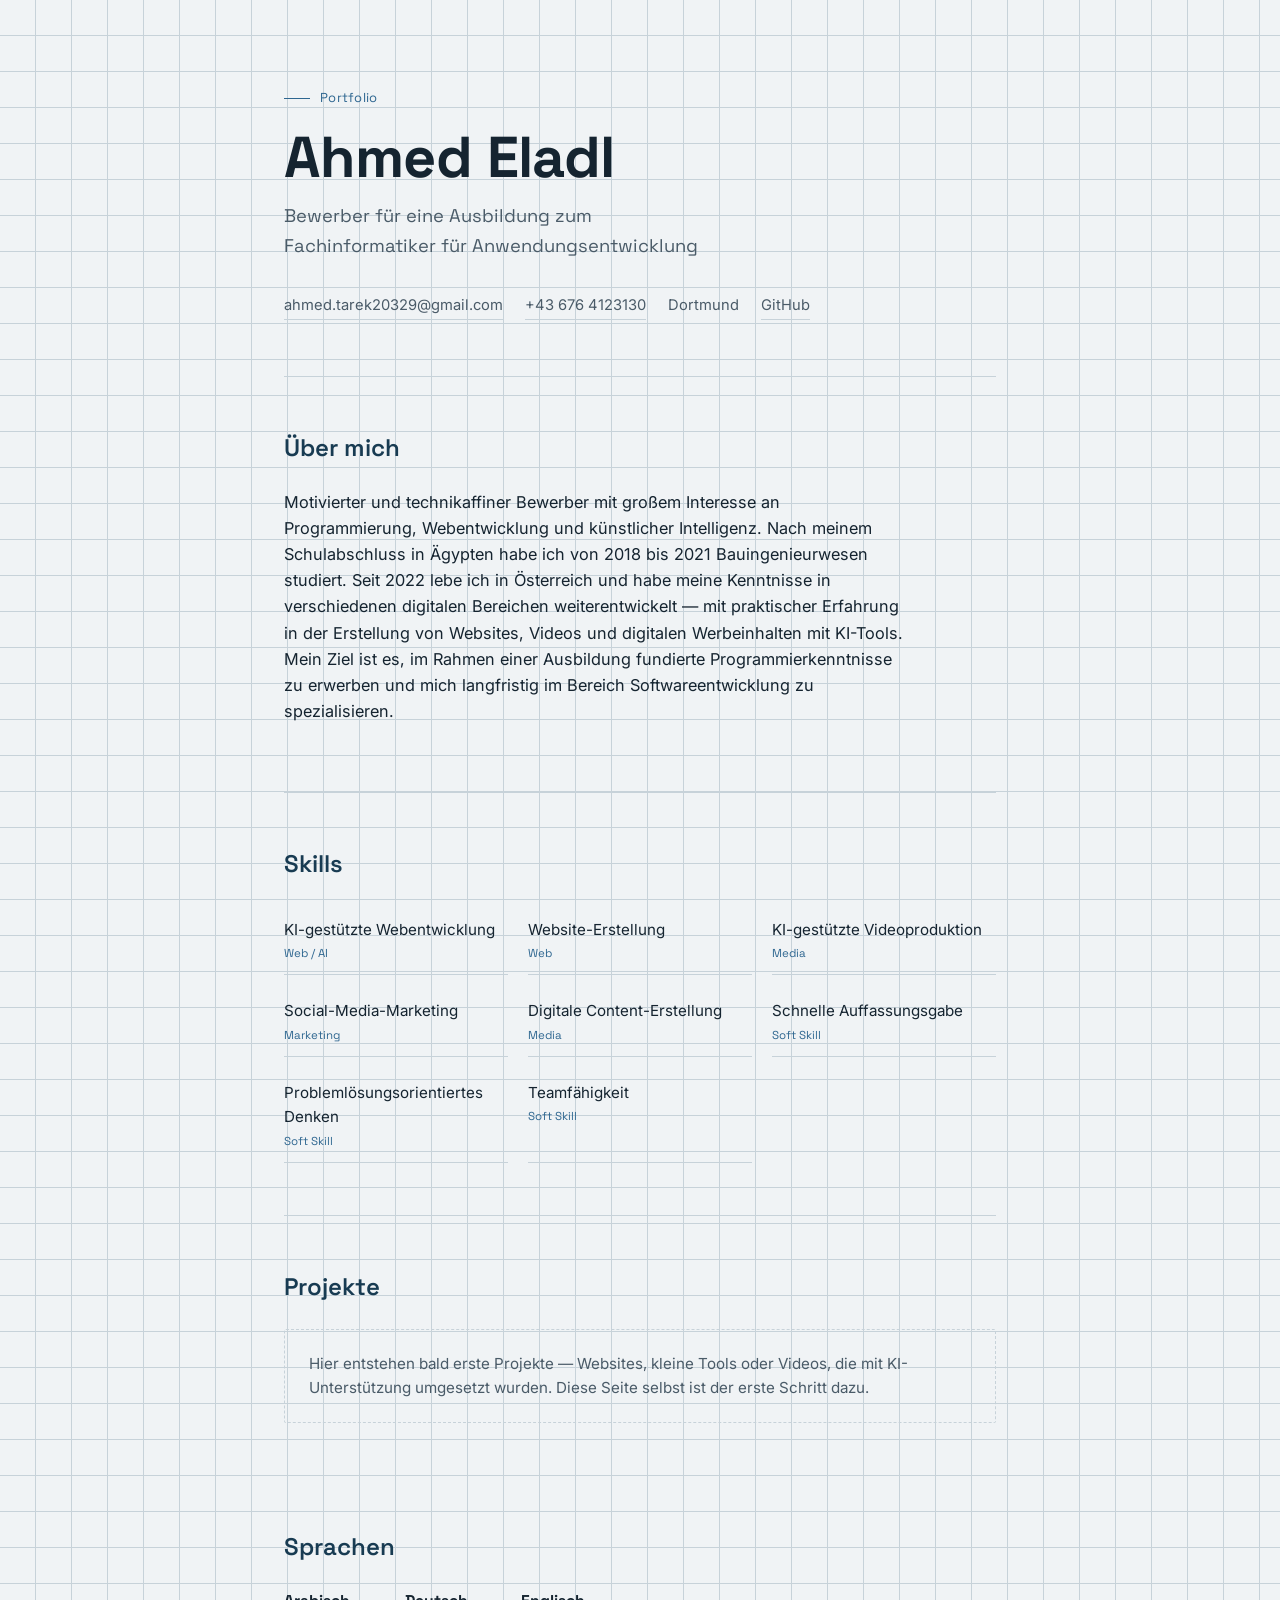
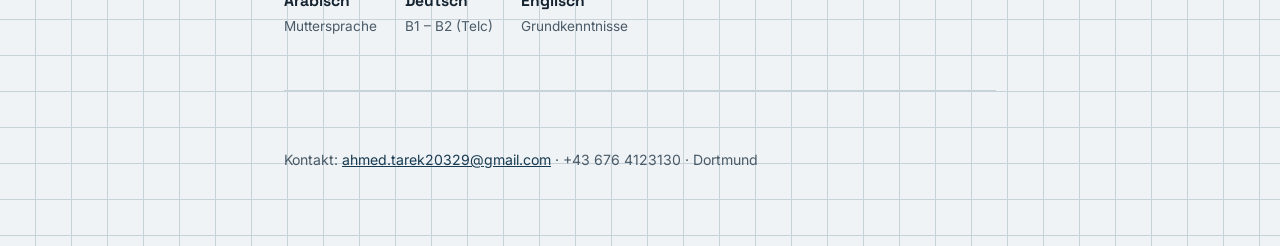
==== index.html @ 9ccab12a "Add files via upload" ====
<!DOCTYPE html>
<html lang="de">
<head>
<meta charset="UTF-8">
<meta name="viewport" content="width=device-width, initial-scale=1.0">
<title>Ahmed Eladl — Fachinformatiker i.A.</title>
<link rel="preconnect" href="https://fonts.googleapis.com">
<link rel="preconnect" href="https://fonts.gstatic.com" crossorigin>
<link href="https://fonts.googleapis.com/css2?family=Space+Grotesk:wght@400;500;600;700&family=Inter:wght@400;500;600&display=swap" rel="stylesheet">
<style>
  :root{
    --paper:#f0f3f5;
    --paper-line:#c7d2d9;
    --ink:#152430;
    --ink-soft:#4a5b68;
    --blue:#2e6690;
    --blue-deep:#183b52;
    --amber:#dd9a3c;
    --white:#ffffff;
    --radius:2px;
    --max:760px;
  }

  *{box-sizing:border-box;}
  html{scroll-behavior:smooth;}
  body{
    margin:0;
    background:var(--paper);
    color:var(--ink);
    font-family:'Inter', sans-serif;
    font-size:16px;
    line-height:1.6;
    background-image:
      linear-gradient(var(--paper-line) 1px, transparent 1px),
      linear-gradient(90deg, var(--paper-line) 1px, transparent 1px);
    background-size:36px 36px;
    background-position:-1px -1px;
  }

  a{color:var(--blue-deep);}

  .wrap{
    max-width:var(--max);
    margin:0 auto;
    padding:0 24px;
  }

  header.hero{
    padding:88px 0 56px;
    position:relative;
  }

  .kicker{
    font-family:'Space Grotesk', sans-serif;
    font-size:13px;
    letter-spacing:0.02em;
    color:var(--blue);
    margin:0 0 18px;
    display:flex;
    align-items:center;
    gap:10px;
  }
  .kicker::before{
    content:"";
    width:26px;
    height:1px;
    background:var(--blue);
    display:inline-block;
  }

  h1{
    font-family:'Space Grotesk', sans-serif;
    font-weight:700;
    font-size:clamp(2.4rem, 6vw, 3.6rem);
    line-height:1.05;
    margin:0 0 14px;
    color:var(--ink);
    letter-spacing:-0.01em;
  }

  .role{
    font-family:'Space Grotesk', sans-serif;
    font-size:1.15rem;
    color:var(--ink-soft);
    margin:0 0 34px;
    max-width:38ch;
  }

  .contact-strip{
    display:flex;
    flex-wrap:wrap;
    gap:10px 22px;
    font-size:0.92rem;
    color:var(--ink-soft);
  }
  .contact-strip a{
    color:var(--ink-soft);
    text-decoration:none;
    border-bottom:1px solid var(--paper-line);
    padding-bottom:1px;
  }
  .contact-strip a:hover{
    color:var(--blue-deep);
    border-color:var(--blue);
  }

  section{
    padding:52px 0;
    border-top:1px solid var(--paper-line);
  }

  h2{
    font-family:'Space Grotesk', sans-serif;
    font-size:1.5rem;
    font-weight:600;
    margin:0 0 22px;
    color:var(--blue-deep);
  }

  .profile p{
    max-width:62ch;
    color:var(--ink);
    font-size:1.02rem;
  }

  .skills-grid{
    display:grid;
    grid-template-columns:repeat(auto-fill, minmax(190px, 1fr));
    gap:12px 20px;
    list-style:none;
    padding:0;
    margin:0;
  }
  .skills-grid li{
    padding:12px 0;
    border-bottom:1px solid var(--paper-line);
    font-size:0.95rem;
  }
  .skills-grid li span.tag{
    display:block;
    font-family:'Space Grotesk', sans-serif;
    font-size:0.72rem;
    color:var(--blue);
    margin-top:2px;
  }

  .projects{
    display:flex;
    flex-direction:column;
    gap:18px;
  }
  .project-card{
    border:1px solid var(--paper-line);
    background:var(--white);
    padding:22px 24px;
    border-radius:var(--radius);
  }
  .project-card h3{
    font-family:'Space Grotesk', sans-serif;
    margin:0 0 6px;
    font-size:1.08rem;
    color:var(--ink);
  }
  .project-card p{
    margin:0;
    color:var(--ink-soft);
    font-size:0.95rem;
  }
  .project-card.placeholder{
    border-style:dashed;
    color:var(--ink-soft);
    background:transparent;
  }
  .project-card.placeholder p{
    margin:0;
  }

  .lang-list{
    display:flex;
    gap:28px;
    flex-wrap:wrap;
    list-style:none;
    padding:0;
    margin:0;
  }
  .lang-list li{
    font-size:0.95rem;
  }
  .lang-list li strong{
    display:block;
    font-family:'Space Grotesk', sans-serif;
    font-size:0.98rem;
    color:var(--ink);
  }
  .lang-list li span{
    color:var(--ink-soft);
    font-size:0.85rem;
  }

  footer{
    padding:44px 0 60px;
    border-top:1px solid var(--paper-line);
    color:var(--ink-soft);
    font-size:0.88rem;
  }
  footer a{
    color:var(--blue-deep);
  }

  @media (max-width:520px){
    header.hero{padding:56px 0 40px;}
    section{padding:40px 0;}
  }
</style>
</head>
<body>

  <div class="wrap">
    <header class="hero">
      <p class="kicker">Portfolio</p>
      <h1>Ahmed Eladl</h1>
      <p class="role">Bewerber für eine Ausbildung zum Fachinformatiker für Anwendungsentwicklung</p>
      <div class="contact-strip">
        <a href="mailto:ahmed.tarek20329@gmail.com">ahmed.tarek20329@gmail.com</a>
        <a href="tel:+436764123130">+43 676 4123130</a>
        <span>Dortmund</span>
        <a href="https://github.com/ahmedeladi21" target="_blank" rel="noopener">GitHub</a>
      </div>
    </header>

    <section class="profile">
      <h2>Über mich</h2>
      <p>
        Motivierter und technikaffiner Bewerber mit großem Interesse an Programmierung,
        Webentwicklung und künstlicher Intelligenz. Nach meinem Schulabschluss in Ägypten
        habe ich von 2018 bis 2021 Bauingenieurwesen studiert. Seit 2022 lebe ich in Österreich
        und habe meine Kenntnisse in verschiedenen digitalen Bereichen weiterentwickelt —
        mit praktischer Erfahrung in der Erstellung von Websites, Videos und digitalen
        Werbeinhalten mit KI-Tools. Mein Ziel ist es, im Rahmen einer Ausbildung fundierte
        Programmierkenntnisse zu erwerben und mich langfristig im Bereich Softwareentwicklung
        zu spezialisieren.
      </p>
    </section>

    <section class="skills">
      <h2>Skills</h2>
      <ul class="skills-grid">
        <li>KI-gestützte Webentwicklung<span class="tag">Web / AI</span></li>
        <li>Website-Erstellung<span class="tag">Web</span></li>
        <li>KI-gestützte Videoproduktion<span class="tag">Media</span></li>
        <li>Social-Media-Marketing<span class="tag">Marketing</span></li>
        <li>Digitale Content-Erstellung<span class="tag">Media</span></li>
        <li>Schnelle Auffassungsgabe<span class="tag">Soft Skill</span></li>
        <li>Problemlösungsorientiertes Denken<span class="tag">Soft Skill</span></li>
        <li>Teamfähigkeit<span class="tag">Soft Skill</span></li>
      </ul>
    </section>

    <section class="work">
      <h2>Projekte</h2>
      <div class="projects">
        <div class="project-card placeholder">
          <p>Hier entstehen bald erste Projekte — Websites, kleine Tools oder Videos, die mit KI-Unterstützung umgesetzt wurden. Diese Seite selbst ist der erste Schritt dazu.</p>
        </div>
      </div>
    </section>

    <section class="languages">
      <h2>Sprachen</h2>
      <ul class="lang-list">
        <li><strong>Arabisch</strong><span>Muttersprache</span></li>
        <li><strong>Deutsch</strong><span>B1 – B2 (Telc)</span></li>
        <li><strong>Englisch</strong><span>Grundkenntnisse</span></li>
      </ul>
    </section>

    <footer>
      <p>Kontakt: <a href="mailto:ahmed.tarek20329@gmail.com">ahmed.tarek20329@gmail.com</a> · +43 676 4123130 · Dortmund</p>
    </footer>
  </div>

</body>
</html>
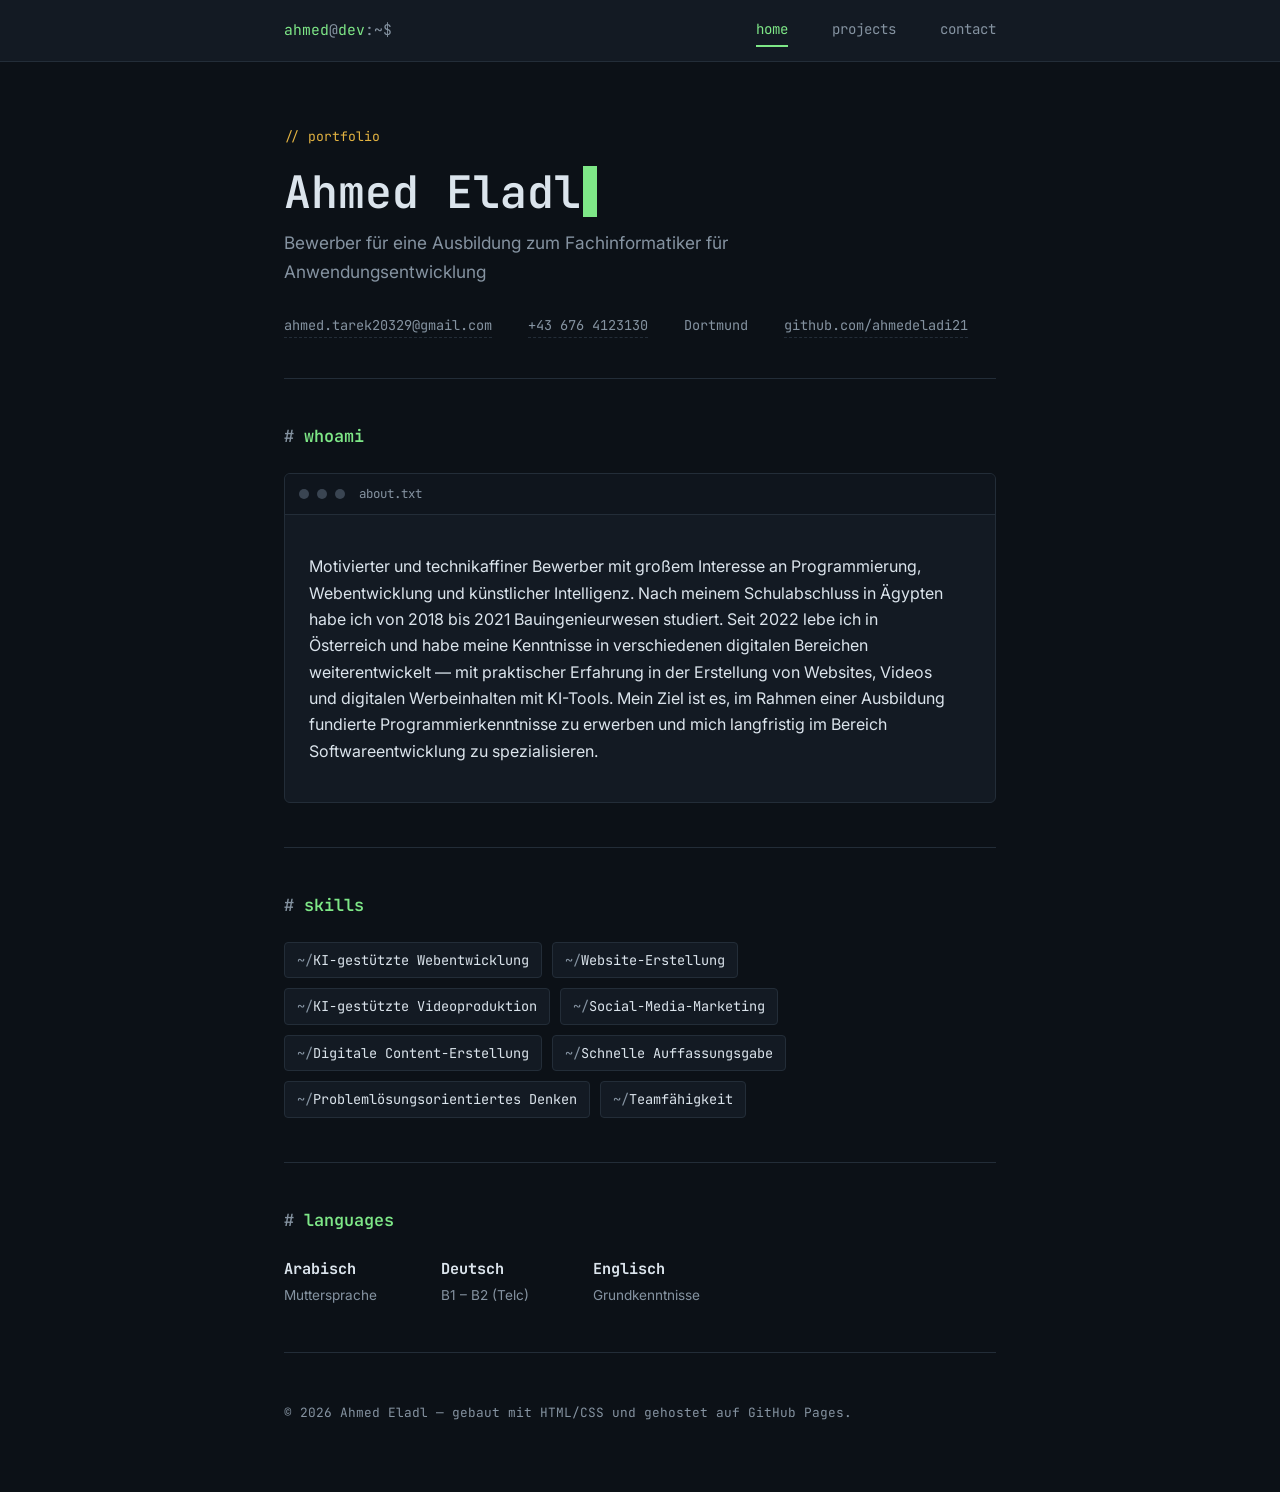
==== commit 5542e297: "Add files via upload" ====
--- a/index.html
+++ b/index.html
@@ -6,267 +6,73 @@
 <title>Ahmed Eladl — Fachinformatiker i.A.</title>
 <link rel="preconnect" href="https://fonts.googleapis.com">
 <link rel="preconnect" href="https://fonts.gstatic.com" crossorigin>
-<link href="https://fonts.googleapis.com/css2?family=Space+Grotesk:wght@400;500;600;700&family=Inter:wght@400;500;600&display=swap" rel="stylesheet">
-<style>
-  :root{
-    --paper:#f0f3f5;
-    --paper-line:#c7d2d9;
-    --ink:#152430;
-    --ink-soft:#4a5b68;
-    --blue:#2e6690;
-    --blue-deep:#183b52;
-    --amber:#dd9a3c;
-    --white:#ffffff;
-    --radius:2px;
-    --max:760px;
-  }
-
-  *{box-sizing:border-box;}
-  html{scroll-behavior:smooth;}
-  body{
-    margin:0;
-    background:var(--paper);
-    color:var(--ink);
-    font-family:'Inter', sans-serif;
-    font-size:16px;
-    line-height:1.6;
-    background-image:
-      linear-gradient(var(--paper-line) 1px, transparent 1px),
-      linear-gradient(90deg, var(--paper-line) 1px, transparent 1px);
-    background-size:36px 36px;
-    background-position:-1px -1px;
-  }
-
-  a{color:var(--blue-deep);}
-
-  .wrap{
-    max-width:var(--max);
-    margin:0 auto;
-    padding:0 24px;
-  }
-
-  header.hero{
-    padding:88px 0 56px;
-    position:relative;
-  }
-
-  .kicker{
-    font-family:'Space Grotesk', sans-serif;
-    font-size:13px;
-    letter-spacing:0.02em;
-    color:var(--blue);
-    margin:0 0 18px;
-    display:flex;
-    align-items:center;
-    gap:10px;
-  }
-  .kicker::before{
-    content:"";
-    width:26px;
-    height:1px;
-    background:var(--blue);
-    display:inline-block;
-  }
-
-  h1{
-    font-family:'Space Grotesk', sans-serif;
-    font-weight:700;
-    font-size:clamp(2.4rem, 6vw, 3.6rem);
-    line-height:1.05;
-    margin:0 0 14px;
-    color:var(--ink);
-    letter-spacing:-0.01em;
-  }
-
-  .role{
-    font-family:'Space Grotesk', sans-serif;
-    font-size:1.15rem;
-    color:var(--ink-soft);
-    margin:0 0 34px;
-    max-width:38ch;
-  }
-
-  .contact-strip{
-    display:flex;
-    flex-wrap:wrap;
-    gap:10px 22px;
-    font-size:0.92rem;
-    color:var(--ink-soft);
-  }
-  .contact-strip a{
-    color:var(--ink-soft);
-    text-decoration:none;
-    border-bottom:1px solid var(--paper-line);
-    padding-bottom:1px;
-  }
-  .contact-strip a:hover{
-    color:var(--blue-deep);
-    border-color:var(--blue);
-  }
-
-  section{
-    padding:52px 0;
-    border-top:1px solid var(--paper-line);
-  }
-
-  h2{
-    font-family:'Space Grotesk', sans-serif;
-    font-size:1.5rem;
-    font-weight:600;
-    margin:0 0 22px;
-    color:var(--blue-deep);
-  }
-
-  .profile p{
-    max-width:62ch;
-    color:var(--ink);
-    font-size:1.02rem;
-  }
-
-  .skills-grid{
-    display:grid;
-    grid-template-columns:repeat(auto-fill, minmax(190px, 1fr));
-    gap:12px 20px;
-    list-style:none;
-    padding:0;
-    margin:0;
-  }
-  .skills-grid li{
-    padding:12px 0;
-    border-bottom:1px solid var(--paper-line);
-    font-size:0.95rem;
-  }
-  .skills-grid li span.tag{
-    display:block;
-    font-family:'Space Grotesk', sans-serif;
-    font-size:0.72rem;
-    color:var(--blue);
-    margin-top:2px;
-  }
-
-  .projects{
-    display:flex;
-    flex-direction:column;
-    gap:18px;
-  }
-  .project-card{
-    border:1px solid var(--paper-line);
-    background:var(--white);
-    padding:22px 24px;
-    border-radius:var(--radius);
-  }
-  .project-card h3{
-    font-family:'Space Grotesk', sans-serif;
-    margin:0 0 6px;
-    font-size:1.08rem;
-    color:var(--ink);
-  }
-  .project-card p{
-    margin:0;
-    color:var(--ink-soft);
-    font-size:0.95rem;
-  }
-  .project-card.placeholder{
-    border-style:dashed;
-    color:var(--ink-soft);
-    background:transparent;
-  }
-  .project-card.placeholder p{
-    margin:0;
-  }
-
-  .lang-list{
-    display:flex;
-    gap:28px;
-    flex-wrap:wrap;
-    list-style:none;
-    padding:0;
-    margin:0;
-  }
-  .lang-list li{
-    font-size:0.95rem;
-  }
-  .lang-list li strong{
-    display:block;
-    font-family:'Space Grotesk', sans-serif;
-    font-size:0.98rem;
-    color:var(--ink);
-  }
-  .lang-list li span{
-    color:var(--ink-soft);
-    font-size:0.85rem;
-  }
-
-  footer{
-    padding:44px 0 60px;
-    border-top:1px solid var(--paper-line);
-    color:var(--ink-soft);
-    font-size:0.88rem;
-  }
-  footer a{
-    color:var(--blue-deep);
-  }
-
-  @media (max-width:520px){
-    header.hero{padding:56px 0 40px;}
-    section{padding:40px 0;}
-  }
-</style>
+<link href="https://fonts.googleapis.com/css2?family=JetBrains+Mono:wght@400;500;600;700&family=Inter:wght@400;500;600&display=swap" rel="stylesheet">
+<link rel="stylesheet" href="style.css">
 </head>
 <body>
 
+  <div class="topbar">
+    <div class="topbar-inner">
+      <div class="prompt">ahmed<span>@</span>dev<span>:~$</span></div>
+      <nav>
+        <a href="index.html" class="active">home</a>
+        <a href="projects.html">projects</a>
+        <a href="contact.html">contact</a>
+      </nav>
+    </div>
+  </div>
+
   <div class="wrap">
     <header class="hero">
-      <p class="kicker">Portfolio</p>
-      <h1>Ahmed Eladl</h1>
+      <p class="kicker">// portfolio</p>
+      <h1>Ahmed Eladl<span class="cursor">&nbsp;</span></h1>
       <p class="role">Bewerber für eine Ausbildung zum Fachinformatiker für Anwendungsentwicklung</p>
       <div class="contact-strip">
         <a href="mailto:ahmed.tarek20329@gmail.com">ahmed.tarek20329@gmail.com</a>
         <a href="tel:+436764123130">+43 676 4123130</a>
         <span>Dortmund</span>
-        <a href="https://github.com/ahmedeladi21" target="_blank" rel="noopener">GitHub</a>
+        <a href="https://github.com/ahmedeladi21" target="_blank" rel="noopener">github.com/ahmedeladi21</a>
       </div>
     </header>
 
     <section class="profile">
-      <h2>Über mich</h2>
-      <p>
-        Motivierter und technikaffiner Bewerber mit großem Interesse an Programmierung,
-        Webentwicklung und künstlicher Intelligenz. Nach meinem Schulabschluss in Ägypten
-        habe ich von 2018 bis 2021 Bauingenieurwesen studiert. Seit 2022 lebe ich in Österreich
-        und habe meine Kenntnisse in verschiedenen digitalen Bereichen weiterentwickelt —
-        mit praktischer Erfahrung in der Erstellung von Websites, Videos und digitalen
-        Werbeinhalten mit KI-Tools. Mein Ziel ist es, im Rahmen einer Ausbildung fundierte
-        Programmierkenntnisse zu erwerben und mich langfristig im Bereich Softwareentwicklung
-        zu spezialisieren.
-      </p>
-    </section>
-
-    <section class="skills">
-      <h2>Skills</h2>
-      <ul class="skills-grid">
-        <li>KI-gestützte Webentwicklung<span class="tag">Web / AI</span></li>
-        <li>Website-Erstellung<span class="tag">Web</span></li>
-        <li>KI-gestützte Videoproduktion<span class="tag">Media</span></li>
-        <li>Social-Media-Marketing<span class="tag">Marketing</span></li>
-        <li>Digitale Content-Erstellung<span class="tag">Media</span></li>
-        <li>Schnelle Auffassungsgabe<span class="tag">Soft Skill</span></li>
-        <li>Problemlösungsorientiertes Denken<span class="tag">Soft Skill</span></li>
-        <li>Teamfähigkeit<span class="tag">Soft Skill</span></li>
-      </ul>
-    </section>
-
-    <section class="work">
-      <h2>Projekte</h2>
-      <div class="projects">
-        <div class="project-card placeholder">
-          <p>Hier entstehen bald erste Projekte — Websites, kleine Tools oder Videos, die mit KI-Unterstützung umgesetzt wurden. Diese Seite selbst ist der erste Schritt dazu.</p>
+      <h2>whoami</h2>
+      <div class="term">
+        <div class="term-bar">
+          <span class="term-dot"></span><span class="term-dot"></span><span class="term-dot"></span>
+          <span class="term-title">about.txt</span>
+        </div>
+        <div class="term-body">
+          <p class="out">
+            Motivierter und technikaffiner Bewerber mit großem Interesse an Programmierung,
+            Webentwicklung und künstlicher Intelligenz. Nach meinem Schulabschluss in Ägypten
+            habe ich von 2018 bis 2021 Bauingenieurwesen studiert. Seit 2022 lebe ich in
+            Österreich und habe meine Kenntnisse in verschiedenen digitalen Bereichen
+            weiterentwickelt — mit praktischer Erfahrung in der Erstellung von Websites,
+            Videos und digitalen Werbeinhalten mit KI-Tools. Mein Ziel ist es, im Rahmen
+            einer Ausbildung fundierte Programmierkenntnisse zu erwerben und mich langfristig
+            im Bereich Softwareentwicklung zu spezialisieren.
+          </p>
         </div>
       </div>
     </section>
 
+    <section class="skills">
+      <h2>skills</h2>
+      <ul class="skills-tags">
+        <li>KI-gestützte Webentwicklung</li>
+        <li>Website-Erstellung</li>
+        <li>KI-gestützte Videoproduktion</li>
+        <li>Social-Media-Marketing</li>
+        <li>Digitale Content-Erstellung</li>
+        <li>Schnelle Auffassungsgabe</li>
+        <li>Problemlösungsorientiertes Denken</li>
+        <li>Teamfähigkeit</li>
+      </ul>
+    </section>
+
     <section class="languages">
-      <h2>Sprachen</h2>
+      <h2>languages</h2>
       <ul class="lang-list">
         <li><strong>Arabisch</strong><span>Muttersprache</span></li>
         <li><strong>Deutsch</strong><span>B1 – B2 (Telc)</span></li>
@@ -275,7 +81,7 @@
     </section>
 
     <footer>
-      <p>Kontakt: <a href="mailto:ahmed.tarek20329@gmail.com">ahmed.tarek20329@gmail.com</a> · +43 676 4123130 · Dortmund</p>
+      <p>© 2026 Ahmed Eladl — gebaut mit HTML/CSS und gehostet auf GitHub Pages.</p>
     </footer>
   </div>
 
--- a/style.css
+++ b/style.css
@@ -0,0 +1,264 @@
+:root{
+  --bg:#0c1117;
+  --bg-raised:#131a23;
+  --line:#232d38;
+  --text:#dbe4ec;
+  --muted:#8593a1;
+  --green:#7ee787;
+  --amber:#e3b341;
+  --blue:#6cb6ff;
+  --red:#ff7b72;
+  --radius:6px;
+  --mono:'JetBrains Mono', monospace;
+  --sans:'Inter', sans-serif;
+}
+
+*{box-sizing:border-box;}
+html{scroll-behavior:smooth;}
+body{
+  margin:0;
+  background:var(--bg);
+  color:var(--text);
+  font-family:var(--sans);
+  font-size:16px;
+  line-height:1.65;
+}
+
+a{color:var(--blue); text-decoration:none;}
+a:hover{text-decoration:underline;}
+
+.wrap{
+  max-width:760px;
+  margin:0 auto;
+  padding:0 24px;
+}
+
+/* Top nav, styled like a terminal title bar */
+.topbar{
+  border-bottom:1px solid var(--line);
+  background:var(--bg-raised);
+  position:sticky;
+  top:0;
+  z-index:10;
+}
+.topbar-inner{
+  max-width:760px;
+  margin:0 auto;
+  padding:14px 24px;
+  display:flex;
+  align-items:center;
+  justify-content:space-between;
+  flex-wrap:wrap;
+  gap:12px;
+}
+.prompt{
+  font-family:var(--mono);
+  font-size:0.92rem;
+  color:var(--green);
+  white-space:nowrap;
+}
+.prompt span{color:var(--muted);}
+nav{
+  display:flex;
+  gap:22px;
+  font-family:var(--mono);
+  font-size:0.88rem;
+}
+nav a{
+  color:var(--muted);
+  padding:4px 0;
+  margin-left:22px;
+  border-bottom:2px solid transparent;
+}
+nav a:first-child{margin-left:0;}
+nav a:hover{
+  color:var(--text);
+  text-decoration:none;
+}
+nav a.active{
+  color:var(--green);
+  border-bottom:2px solid var(--green);
+}
+
+/* Terminal window chrome, used for hero + project cards */
+.term{
+  background:var(--bg-raised);
+  border:1px solid var(--line);
+  border-radius:var(--radius);
+  overflow:hidden;
+}
+.term-bar{
+  display:flex;
+  align-items:center;
+  gap:8px;
+  padding:10px 14px;
+  border-bottom:1px solid var(--line);
+  background:#0f151d;
+}
+.term-dot{
+  width:10px; height:10px; border-radius:50%;
+  background:#3a4552;
+}
+.term-title{
+  font-family:var(--mono);
+  font-size:0.78rem;
+  color:var(--muted);
+  margin-left:6px;
+}
+.term-body{
+  padding:22px 24px;
+  font-family:var(--mono);
+  font-size:0.92rem;
+}
+.term-body .out{
+  color:var(--text);
+  font-family:var(--sans);
+  font-size:1rem;
+  white-space:normal;
+}
+
+header.hero{
+  padding:64px 0 40px;
+}
+.kicker{
+  font-family:var(--mono);
+  font-size:0.82rem;
+  color:var(--amber);
+  margin:0 0 18px;
+}
+h1{
+  font-family:var(--mono);
+  font-weight:600;
+  font-size:clamp(2rem, 5.5vw, 2.8rem);
+  line-height:1.15;
+  margin:0 0 12px;
+  color:var(--text);
+}
+h1 .cursor{
+  display:inline-block;
+  width:0.5ch;
+  background:var(--green);
+  animation:blink 1.1s steps(1) infinite;
+  margin-left:2px;
+}
+@keyframes blink{50%{opacity:0;}}
+
+.role{
+  font-size:1.08rem;
+  color:var(--muted);
+  margin:0 0 28px;
+  max-width:42ch;
+}
+
+.contact-strip{
+  display:flex;
+  flex-wrap:wrap;
+  gap:8px 20px;
+  font-family:var(--mono);
+  font-size:0.85rem;
+  color:var(--muted);
+}
+.contact-strip a, .contact-strip span{margin-right:16px;}
+.contact-strip a{color:var(--muted); border-bottom:1px dashed var(--line);}
+.contact-strip a:hover{color:var(--green); border-color:var(--green); text-decoration:none;}
+
+section{
+  padding:44px 0;
+  border-top:1px solid var(--line);
+}
+h2{
+  font-family:var(--mono);
+  font-size:1.05rem;
+  font-weight:600;
+  color:var(--green);
+  margin:0 0 22px;
+}
+h2::before{content:"# "; color:var(--muted);}
+
+.profile p{max-width:64ch; color:var(--text);}
+
+.skills-tags{
+  display:flex;
+  flex-wrap:wrap;
+  gap:10px;
+  list-style:none;
+  padding:0;
+  margin:0;
+  font-family:var(--mono);
+  font-size:0.85rem;
+}
+.skills-tags li{
+  padding:6px 12px;
+  background:var(--bg-raised);
+  border:1px solid var(--line);
+  border-radius:4px;
+  color:var(--text);
+}
+.skills-tags li::before{content:"~/"; color:var(--muted);}
+
+.lang-list{
+  display:flex; gap:32px; flex-wrap:wrap;
+  list-style:none; padding:0; margin:0;
+}
+.lang-list li{margin-right:32px;}
+.lang-list li:last-child{margin-right:0;}
+.lang-list li strong{
+  display:block; font-family:var(--mono); color:var(--text); font-size:0.95rem;
+}
+.lang-list li span{color:var(--muted); font-size:0.85rem;}
+
+.projects-list{
+  display:flex;
+  flex-direction:column;
+  gap:18px;
+}
+.project-card .term-body p{
+  margin:0;
+  color:var(--muted);
+  font-family:var(--sans);
+}
+.project-card.placeholder .term-title{color:var(--amber);}
+
+.btn{
+  display:inline-block;
+  font-family:var(--mono);
+  font-size:0.88rem;
+  color:var(--bg);
+  background:var(--green);
+  padding:10px 18px;
+  border-radius:4px;
+  border:none;
+}
+.btn:hover{opacity:0.88; text-decoration:none;}
+
+.contact-grid{
+  display:flex;
+  flex-direction:column;
+  gap:14px;
+  font-family:var(--mono);
+  font-size:0.95rem;
+}
+.contact-row{
+  display:flex;
+  gap:14px;
+  padding:14px 0;
+  border-bottom:1px solid var(--line);
+}
+.contact-row .k{color:var(--muted); min-width:110px;}
+.contact-row .v a, .contact-row .v{color:var(--text);}
+.contact-row .v a:hover{color:var(--green);}
+
+footer{
+  padding:36px 0 56px;
+  color:var(--muted);
+  font-family:var(--mono);
+  font-size:0.8rem;
+  border-top:1px solid var(--line);
+}
+
+@media (max-width:520px){
+  header.hero{padding:44px 0 32px;}
+  section{padding:34px 0;}
+  .contact-row{flex-direction:column; gap:4px;}
+  .contact-row .k{min-width:0;}
+}
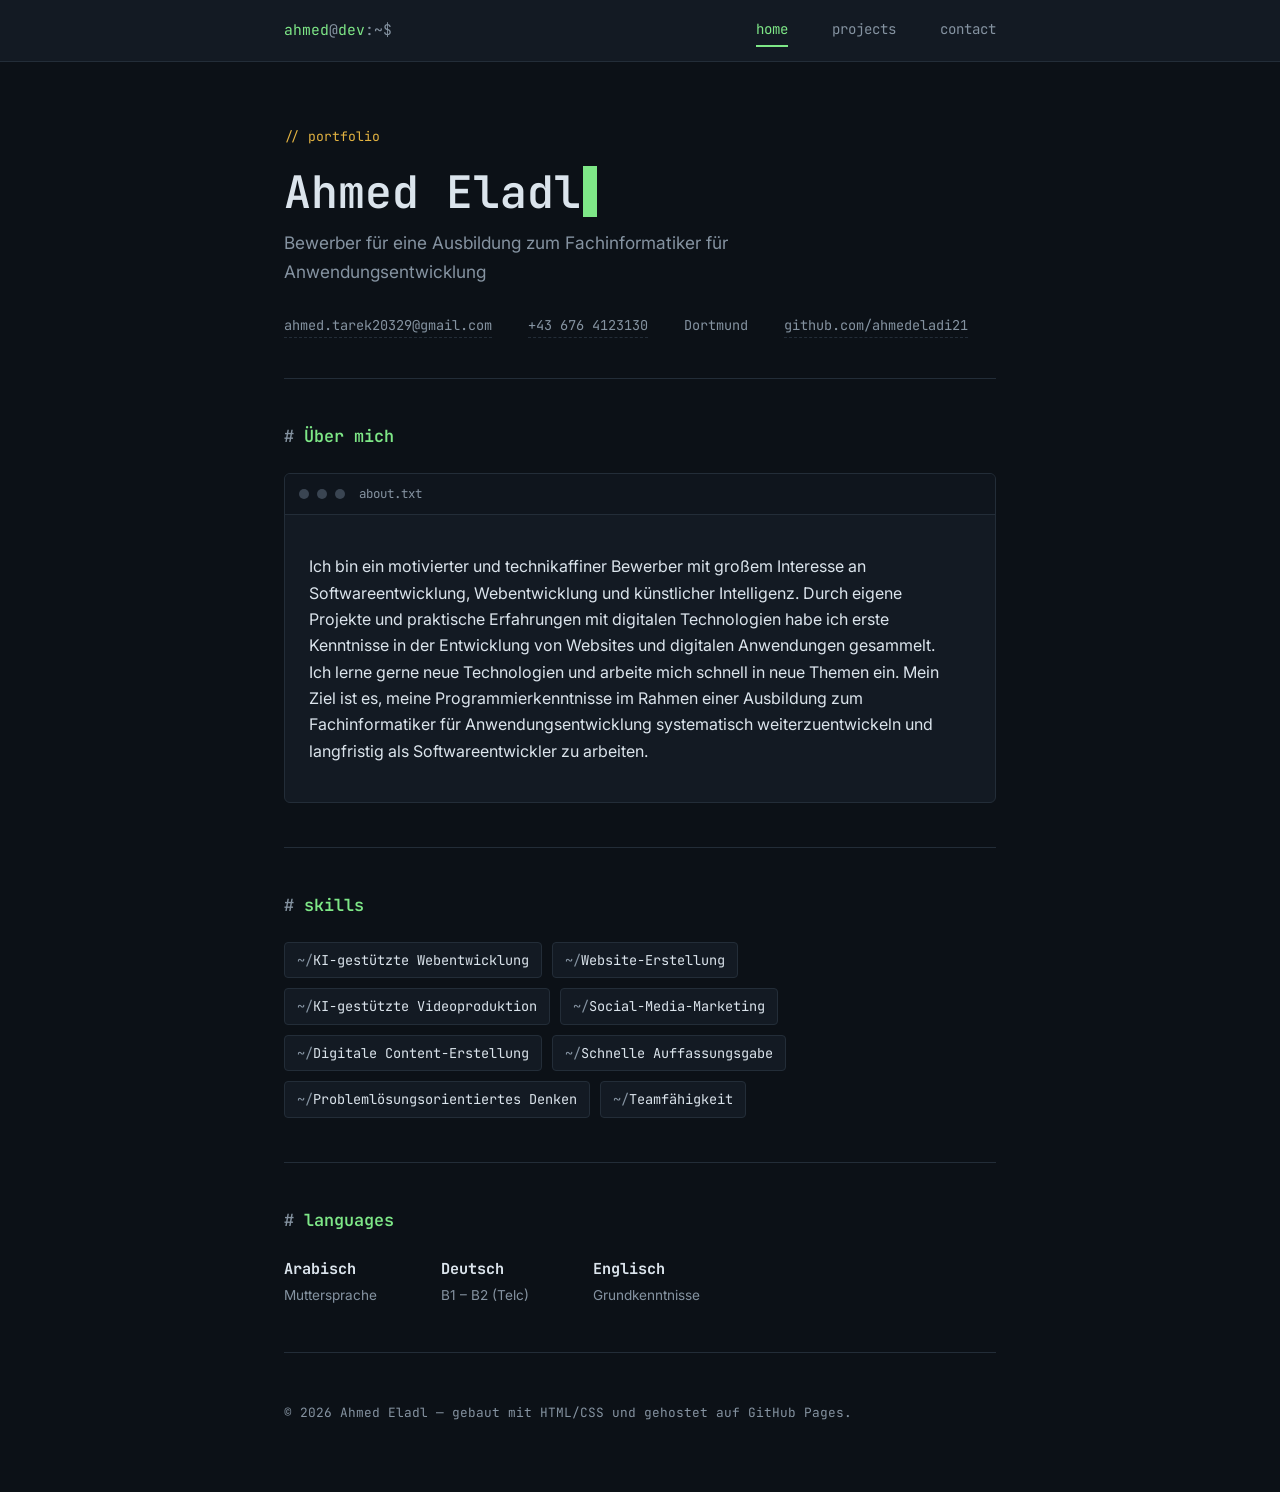
==== commit fac03def: "Revise profile section with new personal description Updated personal introduction text to reflect c" ====
--- a/index.html
+++ b/index.html
@@ -36,7 +36,7 @@
     </header>
 
     <section class="profile">
-      <h2>whoami</h2>
+      <h2>Über mich</h2>
       <div class="term">
         <div class="term-bar">
           <span class="term-dot"></span><span class="term-dot"></span><span class="term-dot"></span>
@@ -44,15 +44,15 @@
         </div>
         <div class="term-body">
           <p class="out">
-            Motivierter und technikaffiner Bewerber mit großem Interesse an Programmierung,
-            Webentwicklung und künstlicher Intelligenz. Nach meinem Schulabschluss in Ägypten
-            habe ich von 2018 bis 2021 Bauingenieurwesen studiert. Seit 2022 lebe ich in
-            Österreich und habe meine Kenntnisse in verschiedenen digitalen Bereichen
-            weiterentwickelt — mit praktischer Erfahrung in der Erstellung von Websites,
-            Videos und digitalen Werbeinhalten mit KI-Tools. Mein Ziel ist es, im Rahmen
-            einer Ausbildung fundierte Programmierkenntnisse zu erwerben und mich langfristig
-            im Bereich Softwareentwicklung zu spezialisieren.
-          </p>
+  Ich bin ein motivierter und technikaffiner Bewerber mit großem Interesse an
+  Softwareentwicklung, Webentwicklung und künstlicher Intelligenz. Durch eigene
+  Projekte und praktische Erfahrungen mit digitalen Technologien habe ich erste
+  Kenntnisse in der Entwicklung von Websites und digitalen Anwendungen gesammelt.
+  Ich lerne gerne neue Technologien und arbeite mich schnell in neue Themen ein.
+  Mein Ziel ist es, meine Programmierkenntnisse im Rahmen einer Ausbildung zum
+  Fachinformatiker für Anwendungsentwicklung systematisch weiterzuentwickeln und
+  langfristig als Softwareentwickler zu arbeiten.
+</p>
         </div>
       </div>
     </section>
